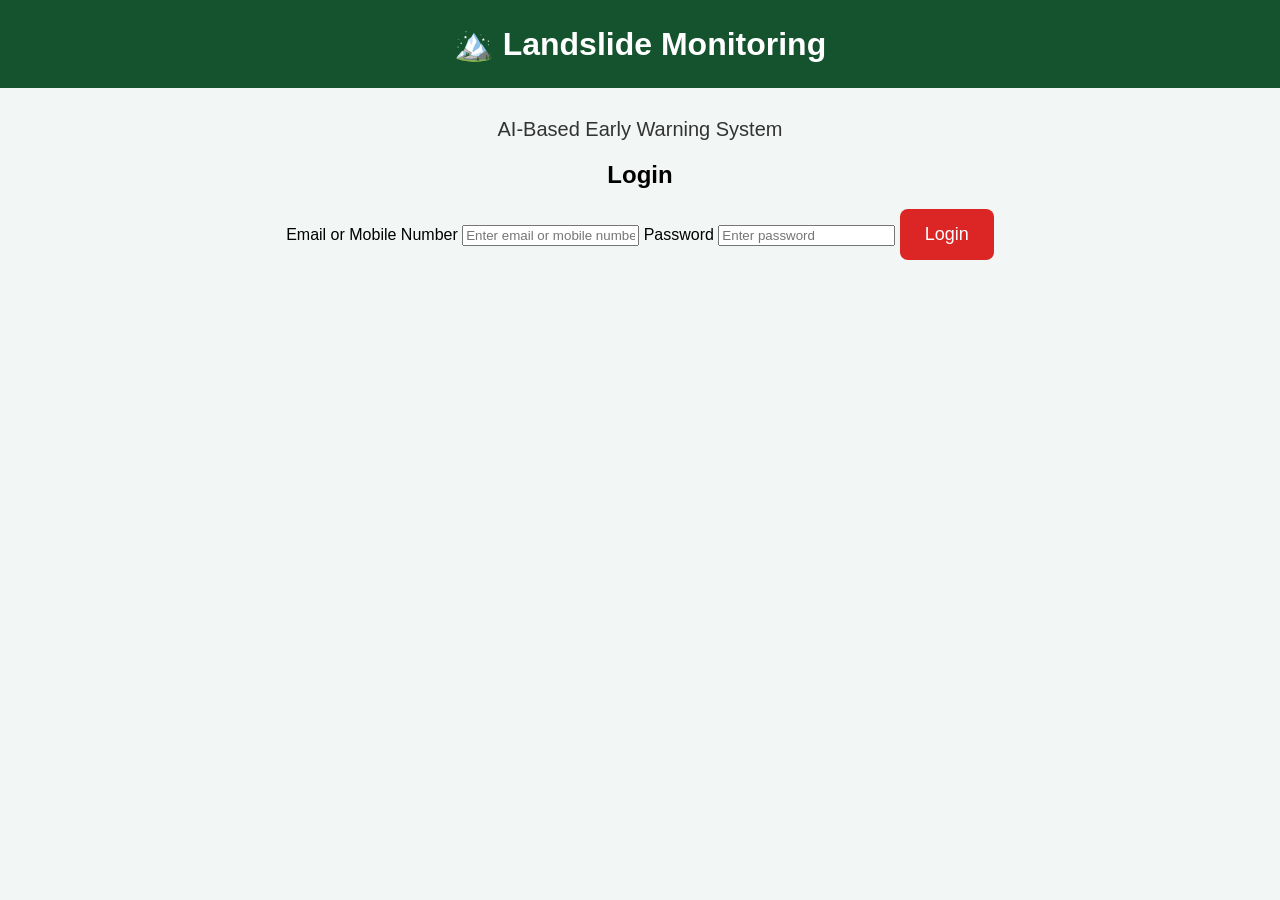
==== login.html @ feecf275 "Add files via upload" ====
<!DOCTYPE html>
<html lang="en">
<head>
    <meta charset="UTF-8">
    <meta name="viewport" content="width=device-width, initial-scale=1.0">

    <title>Landslide Monitoring - Login</title>

    <link rel="stylesheet" href="style.css">
</head>

<body>

    <div class="login-container">

        <div class="login-box">

            <h1>🏔️ Landslide Monitoring</h1>

            <p class="login-subtitle">
                AI-Based Early Warning System
            </p>

            <h2>Login</h2>

            <form id="loginForm">

                <label>Email or Mobile Number</label>

                <input
                    type="text"
                    id="userInput"
                    placeholder="Enter email or mobile number"
                    required
                >

                <label>Password</label>

                <input
                    type="password"
                    id="password"
                    placeholder="Enter password"
                    required
                >

                <button type="submit">
                    Login
                </button>

                <p id="loginMessage"></p>

            </form>

        </div>

    </div>


    <script>

        document.getElementById("loginForm").addEventListener("submit", function(event) {

            event.preventDefault();

            let userInput =
                document.getElementById("userInput").value;

            let password =
                document.getElementById("password").value;

            if (userInput !== "" && password !== "") {

                // Login successful
                localStorage.setItem("loggedIn", "true");

                // Dashboard open
                window.location.href = "index.html";

            } else {

                document.getElementById("loginMessage").textContent =
                    "Please enter your details.";

            }

        });

    </script>

</body>
</html>
---- style.css ----
body {
    font-family: Arial, sans-serif;
    background: #f2f7f5;
    margin: 0;
    padding: 0;
    text-align: center;
}

h1 {
    background: #14532d;
    color: white;
    padding: 25px;
    margin: 0;
}

p {
    font-size: 20px;
    color: #333;
    margin-top: 30px;
}

button {
    background: #dc2626;
    color: white;
    border: none;
    padding: 15px 25px;
    font-size: 18px;
    border-radius: 8px;
    cursor: pointer;
}

button:hover {
    background: #b91c1c;
}
.dashboard {
    display: flex;
    justify-content: center;
    gap: 20px;
    flex-wrap: wrap;
    margin: 30px;
}

.card {
    background: white;
    width: 200px;
    padding: 20px;
    border-radius: 12px;
    box-shadow: 0 4px 10px rgba(0, 0, 0, 0.15);
}

.card h2 {
    font-size: 20px;
    color: #14532d;
}

.card p {
    font-size: 24px;
    font-weight: bold;
}
.risk-result {
    max-width: 600px;
    margin: 25px auto;
    padding: 20px;
    background: #fee2e2;
    border: 2px solid #dc2626;
    border-radius: 12px;
    text-align: center;
}

.risk-result h2 {
    color: #b91c1c;
}

.risk-result h3 {
    color: #dc2626;
    font-size: 24px;
}

.risk-result p {
    margin: 10px;
    font-size: 17px;
}
.high-risk {
    color: #dc2626;
}

.medium-risk {
    color: #d97706;
}

.low-risk {
    color: #16a34a;
}
.map-title {
    margin-top: 40px;
    color: #14532d;
}

#map {
    width: 90%;
    height: 400px;
    margin: 20px auto;
    border-radius: 12px;
    box-shadow: 0 4px 10px rgba(0, 0, 0, 0.2);
}
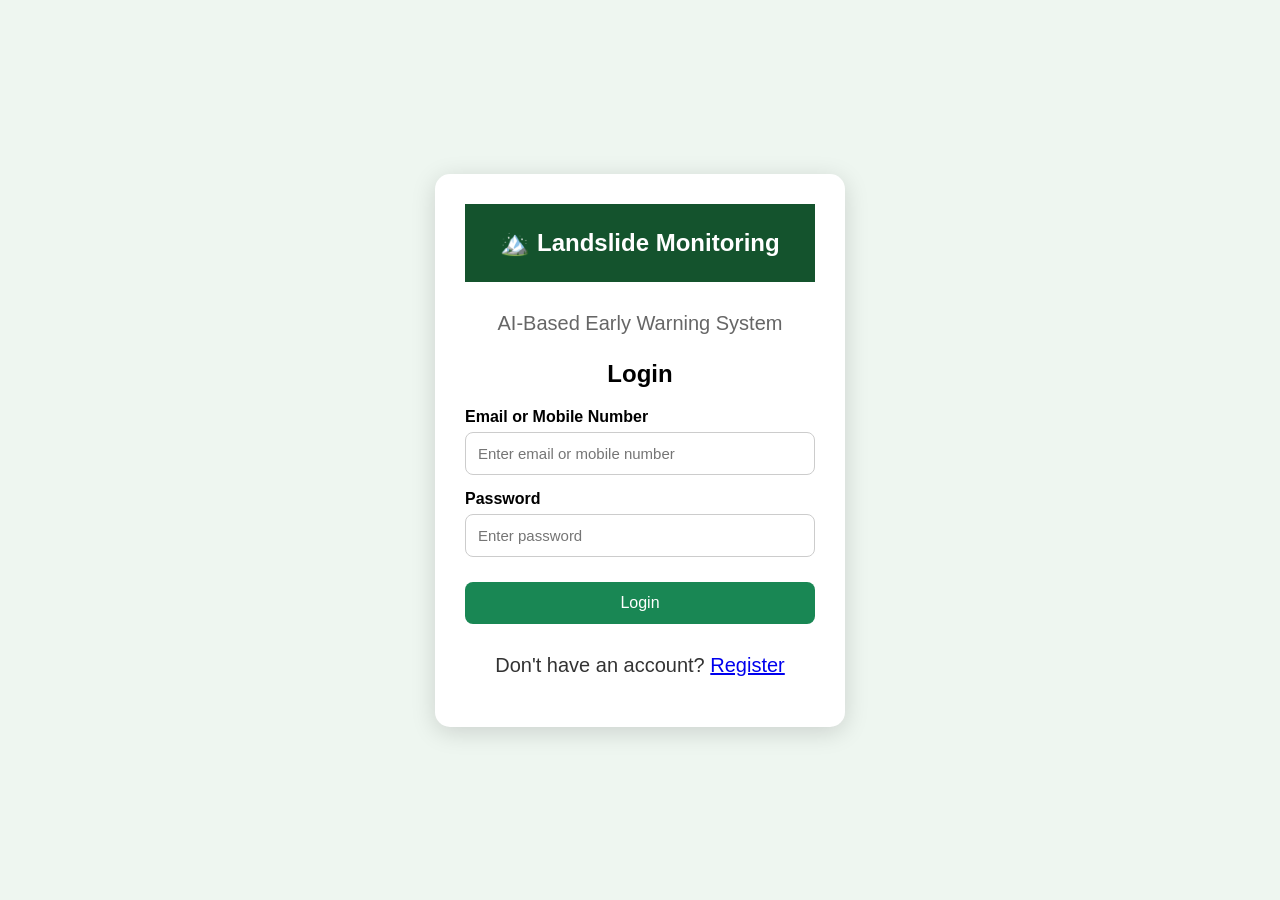
==== commit da736eae: "Update login.html" ====
--- a/login.html
+++ b/login.html
@@ -48,6 +48,10 @@
                 </button>
 
                 <p id="loginMessage"></p>
+                <p>
+    Don't have an account?
+    <a href="register.html">Register</a>
+</p>
 
             </form>
 
@@ -88,4 +92,4 @@
     </script>
 
 </body>
-</html>+</html>
--- a/style.css
+++ b/style.css
@@ -102,4 +102,74 @@
     margin: 20px auto;
     border-radius: 12px;
     box-shadow: 0 4px 10px rgba(0, 0, 0, 0.2);
-}+}
+/* LOGIN PAGE */
+
+.login-container {
+    min-height: 100vh;
+    display: flex;
+    justify-content: center;
+    align-items: center;
+    background: #eef6f0;
+}
+
+.login-box {
+    width: 350px;
+    background: white;
+    padding: 30px;
+    border-radius: 15px;
+    box-shadow: 0 5px 25px rgba(0,0,0,0.15);
+    text-align: center;
+}
+
+.login-box h1 {
+    font-size: 24px;
+    margin-bottom: 5px;
+}
+
+.login-subtitle {
+    color: #666;
+    margin-bottom: 25px;
+}
+
+.login-box h2 {
+    margin-bottom: 20px;
+}
+
+.login-box label {
+    display: block;
+    text-align: left;
+    margin-top: 15px;
+    margin-bottom: 6px;
+    font-weight: bold;
+}
+
+.login-box input {
+    width: 100%;
+    padding: 12px;
+    box-sizing: border-box;
+    border: 1px solid #ccc;
+    border-radius: 8px;
+    font-size: 15px;
+}
+
+.login-box button {
+    width: 100%;
+    margin-top: 25px;
+    padding: 12px;
+    border: none;
+    border-radius: 8px;
+    background: #198754;
+    color: white;
+    font-size: 16px;
+    cursor: pointer;
+}
+
+.login-box button:hover {
+    background: #146c43;
+}
+
+#loginMessage {
+    color: red;
+    margin-top: 15px;
+}
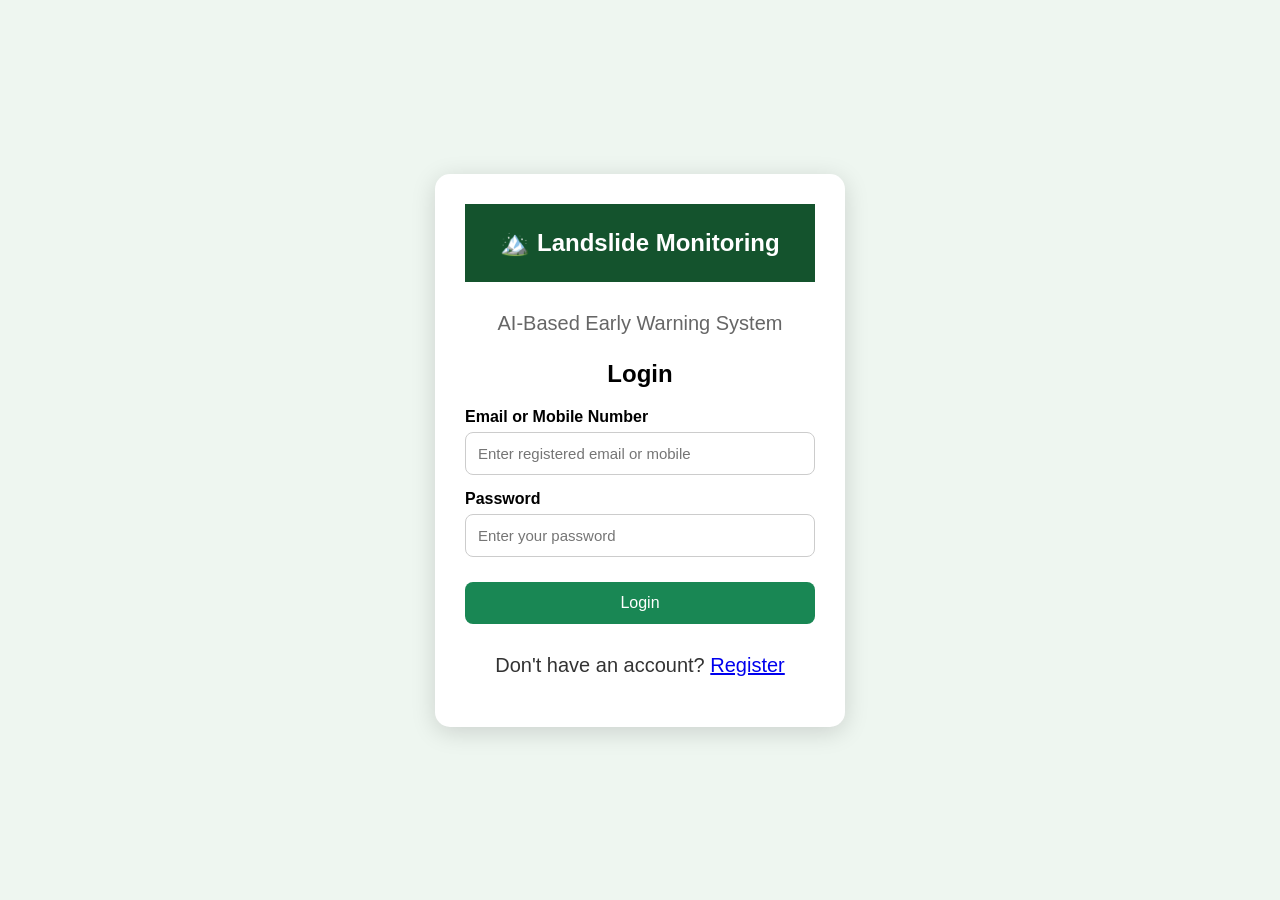
==== commit 96fdbf89: "Update login.html" ====
--- a/login.html
+++ b/login.html
@@ -11,85 +11,104 @@
 
 <body>
 
-    <div class="login-container">
+<div class="login-container">
 
-        <div class="login-box">
+    <div class="login-box">
 
-            <h1>🏔️ Landslide Monitoring</h1>
+        <h1>🏔️ Landslide Monitoring</h1>
 
-            <p class="login-subtitle">
-                AI-Based Early Warning System
-            </p>
+        <p class="login-subtitle">
+            AI-Based Early Warning System
+        </p>
 
-            <h2>Login</h2>
+        <h2>Login</h2>
 
-            <form id="loginForm">
+        <form id="loginForm">
 
-                <label>Email or Mobile Number</label>
+            <label>Email or Mobile Number</label>
 
-                <input
-                    type="text"
-                    id="userInput"
-                    placeholder="Enter email or mobile number"
-                    required
-                >
+            <input
+                type="text"
+                id="userInput"
+                placeholder="Enter registered email or mobile"
+                required
+            >
 
-                <label>Password</label>
+            <label>Password</label>
 
-                <input
-                    type="password"
-                    id="password"
-                    placeholder="Enter password"
-                    required
-                >
+            <input
+                type="password"
+                id="password"
+                placeholder="Enter your password"
+                required
+            >
 
-                <button type="submit">
-                    Login
-                </button>
+            <button type="submit">
+                Login
+            </button>
 
-                <p id="loginMessage"></p>
-                <p>
-    Don't have an account?
-    <a href="register.html">Register</a>
-</p>
+            <p id="loginMessage"></p>
 
-            </form>
+        </form>
 
-        </div>
+        <p>
+            Don't have an account?
+            <a href="register.html">Register</a>
+        </p>
 
     </div>
 
+</div>
 
-    <script>
 
-        document.getElementById("loginForm").addEventListener("submit", function(event) {
+<script>
 
-            event.preventDefault();
+document.getElementById("loginForm").addEventListener("submit", function(event) {
 
-            let userInput =
-                document.getElementById("userInput").value;
+    event.preventDefault();
 
-            let password =
-                document.getElementById("password").value;
+    let userInput =
+        document.getElementById("userInput").value.trim();
 
-            if (userInput !== "" && password !== "") {
+    let password =
+        document.getElementById("password").value;
 
-                // Login successful
-                localStorage.setItem("loggedIn", "true");
+    // Registered user data
+    let savedUser = localStorage.getItem("user");
 
-                // Dashboard open
-                window.location.href = "index.html";
+    if (!savedUser) {
 
-            } else {
+        document.getElementById("loginMessage").textContent =
+            "No account found. Please register first.";
 
-                document.getElementById("loginMessage").textContent =
-                    "Please enter your details.";
+        return;
+    }
 
-            }
+    let user = JSON.parse(savedUser);
 
-        });
+    // Check email/mobile and password
+    if (
+        (user.email === userInput || user.mobile === userInput) &&
+        user.password === password
+    ) {
 
-    </script>
+        localStorage.setItem("loggedIn", "true");
+
+        // Save logged-in user's name
+        localStorage.setItem("loggedUser", user.name);
+
+        window.location.href = "index.html";
+
+    } else {
+
+        document.getElementById("loginMessage").textContent =
+            "❌ Invalid email/mobile or password.";
+
+    }
+
+});
+
+</script>
 
 </body>
 </html>
